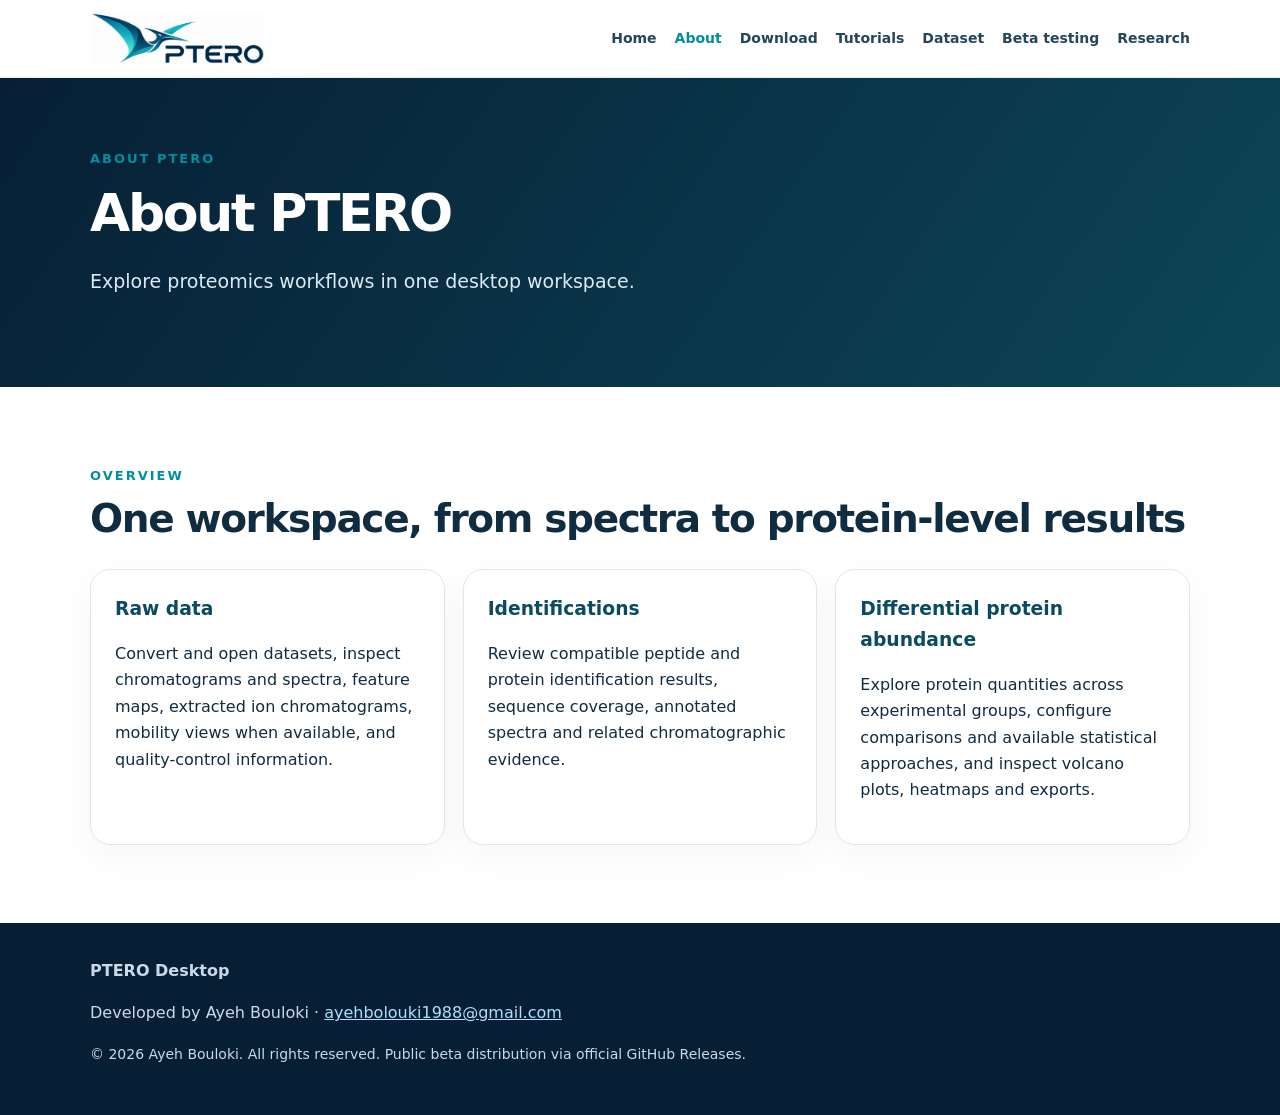
==== about.html @ 857086f4 "Add files via upload" ====
<!DOCTYPE html><html lang="en"><head><meta charset="utf-8"><meta name="viewport" content="width=device-width,initial-scale=1"><meta name="description" content="PTERO Desktop — proteomics data exploration, tutorials, research and beta access."><meta name="theme-color" content="#071f35"><title>About PTERO | PTERO</title><link rel="stylesheet" href="styles.css"></head><body><header><a class="brand" href="index.html" aria-label="PTERO home"><img src="ptero-logo.png" alt="PTERO pterosaur logo"></a><nav aria-label="Main navigation"><a class="" href="index.html">Home</a><a class="active" href="about.html">About</a><a class="" href="download.html">Download</a><a class="" href="tutorials.html">Tutorials</a><a class="" href="dataset.html">Dataset</a><a class="" href="testing.html">Beta testing</a><a class="" href="research.html">Research</a></nav></header><main><div class="page-hero"><div class="wrap"><div class="eyebrow">About PTERO</div><h1>About PTERO</h1><p class="lead">Explore proteomics workflows in one desktop workspace.</p></div></div><section id="about"><div class="wrap"><div class="eyebrow">Overview</div><h2>One workspace, from spectra to protein-level results</h2><div class="grid"><article class="card"><h3>Raw data</h3><p>Convert and open datasets, inspect chromatograms and spectra, feature maps, extracted ion chromatograms, mobility views when available, and quality-control information.</p></article><article class="card"><h3>Identifications</h3><p>Review compatible peptide and protein identification results, sequence coverage, annotated spectra and related chromatographic evidence.</p></article><article class="card"><h3>Differential protein abundance</h3><p>Explore protein quantities across experimental groups, configure comparisons and available statistical approaches, and inspect volcano plots, heatmaps and exports.</p></article></div></div></section></main><footer><div class="wrap"><strong>PTERO Desktop</strong><p>Developed by Ayeh Bouloki · <a href="mailto:ayehbolouki1988@gmail.com">ayehbolouki1988@gmail.com</a></p><p class="small" style="color:#c9d9e8">© 2026 Ayeh Bouloki. All rights reserved. Public beta distribution via official GitHub Releases.</p></div></footer></body></html>
---- styles.css ----
:root{--navy:#101f38;--blue:#1863a5;--muted:#5b6a7c;--bg:#f5f8fb}*{box-sizing:border-box}html{scroll-behavior:smooth}body{margin:0;font:16px/1.65 system-ui,-apple-system,Segoe UI,sans-serif;color:var(--navy);background:white}a{color:var(--blue)}header{background:#101f38;color:white;padding:17px max(5%,calc((100% - 1100px)/2));display:flex;align-items:center;justify-content:space-between;gap:20px;flex-wrap:wrap}header strong{font-size:23px;letter-spacing:2px}nav{display:flex;gap:18px;flex-wrap:wrap}nav a{color:#e1ebf5;text-decoration:none;font-size:14px}.hero{background:linear-gradient(125deg,#101f38,#174a73);color:white;padding:90px 5% 85px}.wrap{max-width:1100px;margin:auto}.eyebrow{color:#9ed5ed;font-size:13px;letter-spacing:2px;text-transform:uppercase;font-weight:700}h1{font-size:clamp(36px,5vw,61px);line-height:1.12;max-width:850px;margin:14px 0 22px}h2{font-size:30px;margin:0 0 18px}h3{margin:0 0 8px}.lead{font-size:19px;max-width:760px;color:#dceaf6}.btn{display:inline-block;background:#4db2dd;color:#081c2f!important;text-decoration:none;padding:12px 22px;border-radius:8px;font-weight:700;margin:8px 8px 0 0}.btn.secondary{background:transparent;border:1px solid #adc9e0;color:white!important}.btn.light{background:#165b91;color:white!important}.btn.outline{background:white;border:1px solid #aac4da;color:#165b91!important}section{padding:66px 5%}section.alt{background:var(--bg)}.grid{display:grid;grid-template-columns:repeat(auto-fit,minmax(230px,1fr));gap:18px}.card{background:white;border:1px solid #dce6ee;border-radius:12px;padding:24px;box-shadow:0 4px 20px #18375408}.small{font-size:14px;color:var(--muted)}.steps{counter-reset:step;list-style:none;padding:0;display:grid;gap:14px}.steps li{padding:18px 22px;border-left:4px solid #2689bb;background:#fff;border-radius:6px}.steps li:before{counter-increment:step;content:counter(step) '. ';font-weight:800;color:#13639a}.note{border-left:4px solid #f0ae49;background:#fff8ec;padding:14px 18px;border-radius:6px}.tags{display:flex;flex-wrap:wrap;gap:9px;margin:20px 0}.tag{background:#e4f2fa;color:#14557e;padding:5px 12px;border-radius:20px;font-size:13px}footer{background:#101f38;color:#c9d9e8;padding:35px 5%}footer a{color:#aee0fb}p{max-width:850px}code{background:#eaf1f7;padding:2px 5px;border-radius:4px}@media(max-width:600px){section{padding:46px 5%}.hero{padding:65px 5%}}
:root{--navy:#071f35;--blue:#008e9d;--muted:#526778;--bg:#f2f8f9}
body{font-family:Inter,ui-sans-serif,system-ui,-apple-system,Segoe UI,sans-serif;background:#fff;color:#102c40}
header{position:sticky;top:0;z-index:10;background:rgba(255,255,255,.96);backdrop-filter:blur(12px);border-bottom:1px solid #e4edef;padding-top:12px;padding-bottom:12px}
.brand{display:inline-flex;align-items:center}.brand img{display:block;width:175px;max-width:42vw;height:auto}
nav a{color:#25465a;font-weight:600}nav a:hover,nav a:focus{color:#008e9d}
.hero{background:radial-gradient(ellipse at 90% 0%,#16637a 0%,transparent 45%),linear-gradient(125deg,#071f35,#0c3950);padding:108px 5% 95px;position:relative;overflow:hidden}
.hero:after{content:'';position:absolute;right:-100px;bottom:-210px;width:440px;height:440px;border:1px solid #58c4c440;border-radius:50%;box-shadow:0 0 0 65px #58c4c410,0 0 0 130px #58c4c409;pointer-events:none}
.eyebrow{color:#008f9e}.hero .eyebrow{color:#8ee2e0}h1{letter-spacing:-.045em;max-width:850px}h2{letter-spacing:-.035em;font-size:clamp(28px,3.2vw,39px)}.lead{line-height:1.8}
.btn{background:#43d0c7;border-radius:999px;padding:13px 25px;transition:transform .15s,background .15s}.btn:hover{transform:translateY(-2px);background:#7ae7df}.btn.secondary{border-color:#9dd9df}.btn.light{background:#087d8d}.btn.outline{border-color:#b8d8db;color:#087d8d!important}
section{scroll-margin-top:85px;padding-top:78px;padding-bottom:78px}.card{border:1px solid #dce9eb;border-radius:20px;box-shadow:0 12px 36px #082f3c0b}.card h3{color:#0a4b61}.tag{background:#ffffff1b;color:#d4faf8;border:1px solid #ffffff38}.steps li{border-left-color:#12a7a8;border-radius:12px;box-shadow:0 5px 15px #082f3c08}.steps li:before{color:#087f8d}
.note{border-left-color:#17a8ad;background:#effaf9}.tutorial-tools{margin-top:25px}.video-placeholder{border:1px dashed #78b9bd;border-radius:18px;background:linear-gradient(135deg,#f1faf9,#e8f5f7);padding:26px}.video-placeholder strong{color:#075e70}.video-frame{position:relative;aspect-ratio:16/9;width:100%;border:0;border-radius:14px}footer{background:#071f35}
@media(max-width:600px){header{position:static}.brand img{width:145px}.hero{padding:70px 5%}nav{gap:10px}nav a{font-size:12px}}

.page-hero{background:linear-gradient(125deg,#071f35,#0c4657);color:white;padding:70px 5%}.page-hero h1{font-size:clamp(34px,5vw,52px)}.page-hero p{color:#dceaf6}.active{color:#008e9d!important}.link-card{display:block;text-decoration:none;color:inherit}.link-card:hover{border-color:#12a7a8;transform:translateY(-3px)}.link-card{transition:.2s}.nav-toggle{display:none}@media(max-width:700px){header{align-items:flex-start}nav{width:100%;overflow-x:auto;flex-wrap:nowrap;padding-bottom:4px}nav a{white-space:nowrap}}
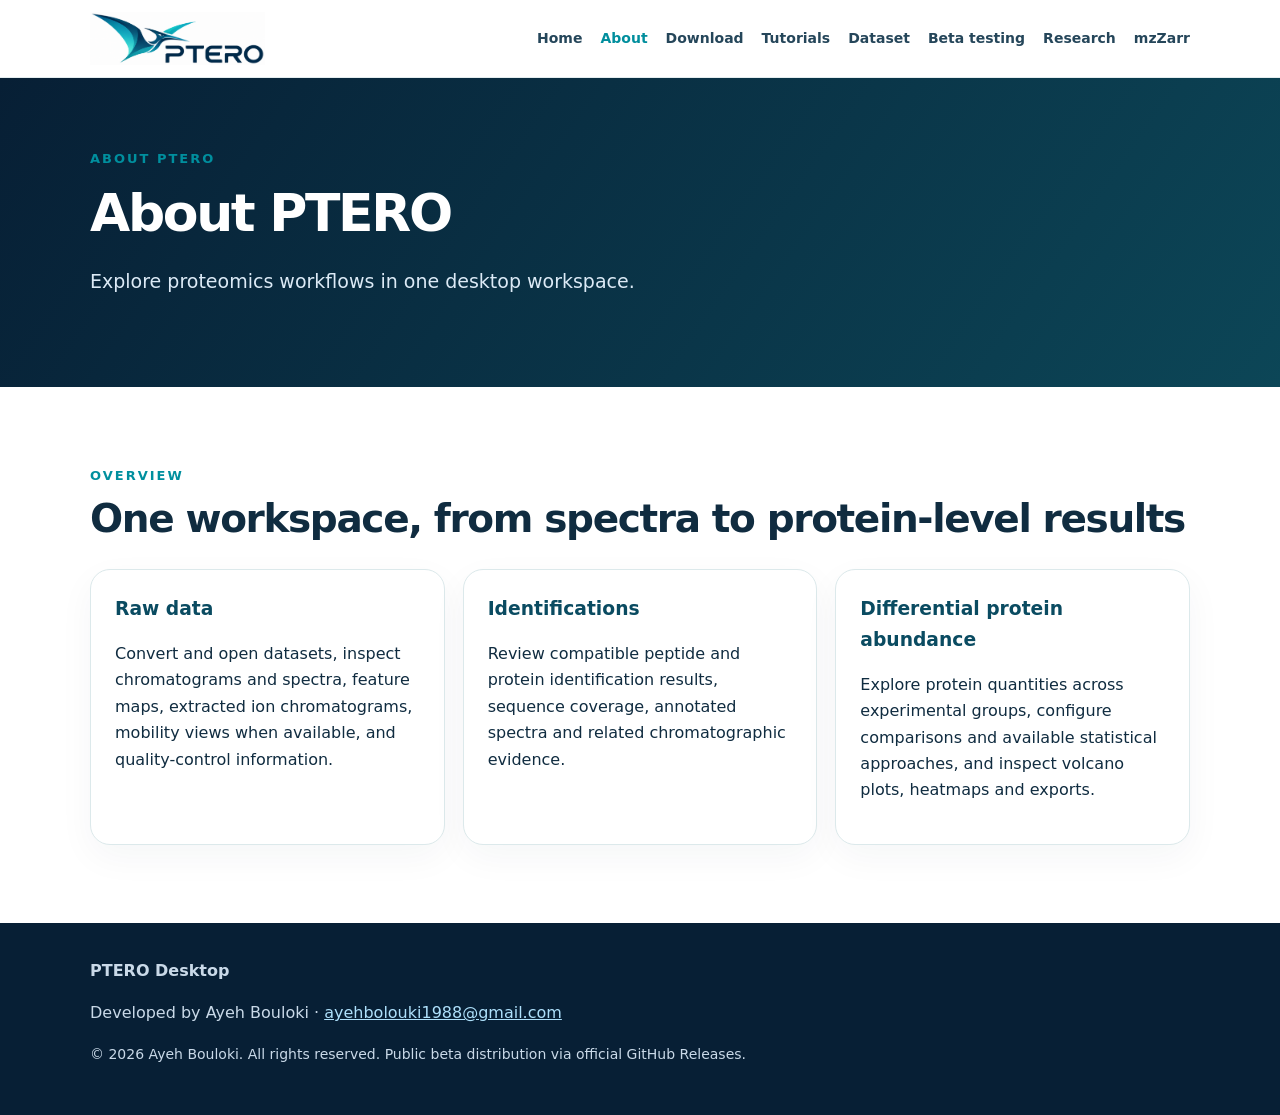
==== commit b90c7d1b: "Introduce mzZarr v1.0 on PTERO website" ====
--- a/about.html
+++ b/about.html
@@ -1 +1,10 @@
-<!DOCTYPE html><html lang="en"><head><meta charset="utf-8"><meta name="viewport" content="width=device-width,initial-scale=1"><meta name="description" content="PTERO Desktop — proteomics data exploration, tutorials, research and beta access."><meta name="theme-color" content="#071f35"><title>About PTERO | PTERO</title><link rel="stylesheet" href="styles.css"></head><body><header><a class="brand" href="index.html" aria-label="PTERO home"><img src="ptero-logo.png" alt="PTERO pterosaur logo"></a><nav aria-label="Main navigation"><a class="" href="index.html">Home</a><a class="active" href="about.html">About</a><a class="" href="download.html">Download</a><a class="" href="tutorials.html">Tutorials</a><a class="" href="dataset.html">Dataset</a><a class="" href="testing.html">Beta testing</a><a class="" href="research.html">Research</a></nav></header><main><div class="page-hero"><div class="wrap"><div class="eyebrow">About PTERO</div><h1>About PTERO</h1><p class="lead">Explore proteomics workflows in one desktop workspace.</p></div></div><section id="about"><div class="wrap"><div class="eyebrow">Overview</div><h2>One workspace, from spectra to protein-level results</h2><div class="grid"><article class="card"><h3>Raw data</h3><p>Convert and open datasets, inspect chromatograms and spectra, feature maps, extracted ion chromatograms, mobility views when available, and quality-control information.</p></article><article class="card"><h3>Identifications</h3><p>Review compatible peptide and protein identification results, sequence coverage, annotated spectra and related chromatographic evidence.</p></article><article class="card"><h3>Differential protein abundance</h3><p>Explore protein quantities across experimental groups, configure comparisons and available statistical approaches, and inspect volcano plots, heatmaps and exports.</p></article></div></div></section></main><footer><div class="wrap"><strong>PTERO Desktop</strong><p>Developed by Ayeh Bouloki · <a href="mailto:ayehbolouki1988@gmail.com">ayehbolouki1988@gmail.com</a></p><p class="small" style="color:#c9d9e8">© 2026 Ayeh Bouloki. All rights reserved. Public beta distribution via official GitHub Releases.</p></div></footer></body></html>+<!DOCTYPE html><html lang="en"><head>
+<!-- Google Analytics - PTERO Website -->
+<script async src="https://www.googletagmanager.com/gtag/js?id=G-RLBQ05S6YR"></script>
+<script>
+  window.dataLayer = window.dataLayer || [];
+  function gtag(){dataLayer.push(arguments);}
+  gtag('js', new Date());
+  gtag('config', 'G-RLBQ05S6YR');
+</script>
+<meta charset="utf-8"><meta name="viewport" content="width=device-width,initial-scale=1"><meta name="description" content="PTERO Desktop — proteomics data exploration, tutorials, research and beta access."><meta name="theme-color" content="#071f35"><title>About PTERO | PTERO</title><link rel="stylesheet" href="styles.css"></head><body><header><a class="brand" href="index.html" aria-label="PTERO home"><img src="ptero-logo.png" alt="PTERO pterosaur logo"></a><nav aria-label="Main navigation"><a class="" href="index.html">Home</a><a class="active" href="about.html">About</a><a class="" href="download.html">Download</a><a class="" href="tutorials.html">Tutorials</a><a class="" href="dataset.html">Dataset</a><a class="" href="testing.html">Beta testing</a><a class="" href="research.html">Research</a><a class="" href="mzzarr.html">mzZarr</a></nav></header><main><div class="page-hero"><div class="wrap"><div class="eyebrow">About PTERO</div><h1>About PTERO</h1><p class="lead">Explore proteomics workflows in one desktop workspace.</p></div></div><section id="about"><div class="wrap"><div class="eyebrow">Overview</div><h2>One workspace, from spectra to protein-level results</h2><div class="grid"><article class="card"><h3>Raw data</h3><p>Convert and open datasets, inspect chromatograms and spectra, feature maps, extracted ion chromatograms, mobility views when available, and quality-control information.</p></article><article class="card"><h3>Identifications</h3><p>Review compatible peptide and protein identification results, sequence coverage, annotated spectra and related chromatographic evidence.</p></article><article class="card"><h3>Differential protein abundance</h3><p>Explore protein quantities across experimental groups, configure comparisons and available statistical approaches, and inspect volcano plots, heatmaps and exports.</p></article></div></div></section></main><footer><div class="wrap"><strong>PTERO Desktop</strong><p>Developed by Ayeh Bouloki · <a href="mailto:ayehbolouki1988@gmail.com">ayehbolouki1988@gmail.com</a></p><p class="small" style="color:#c9d9e8">© 2026 Ayeh Bouloki. All rights reserved. Public beta distribution via official GitHub Releases.</p></div></footer></body></html>
